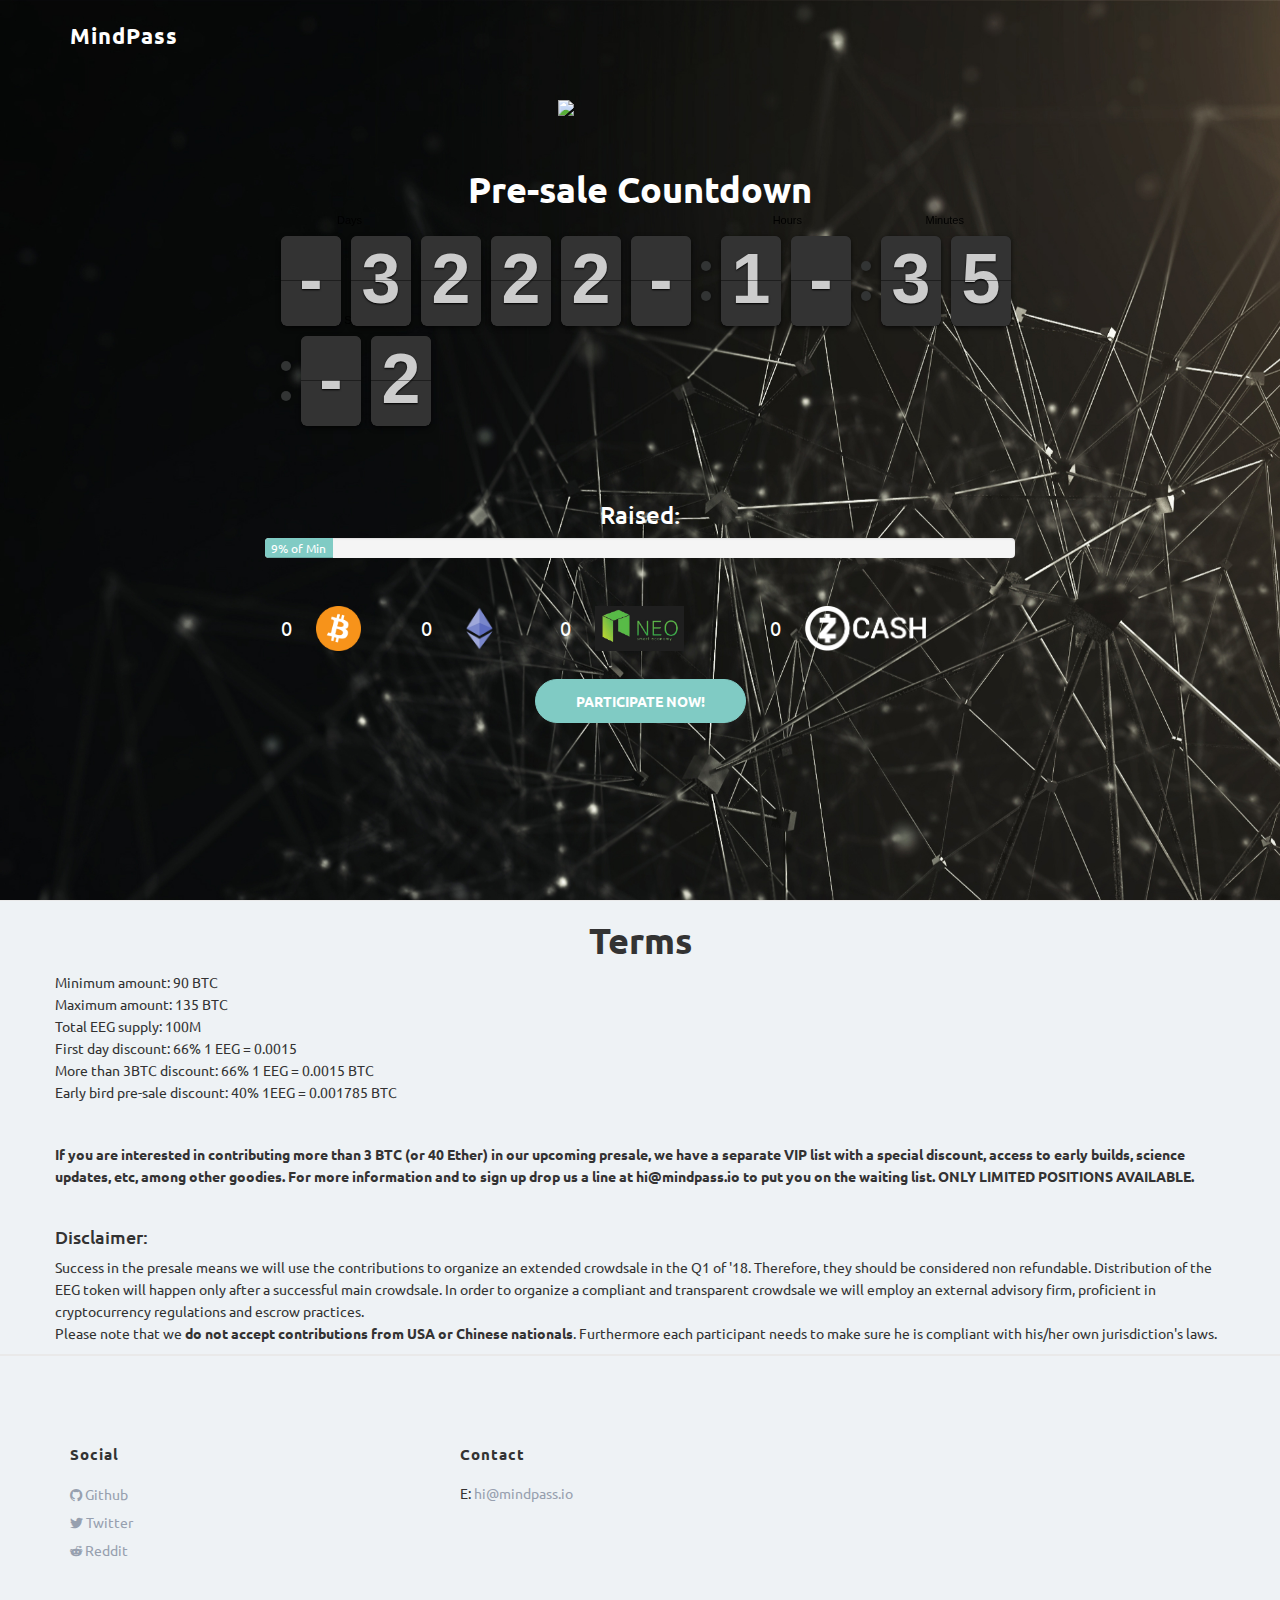
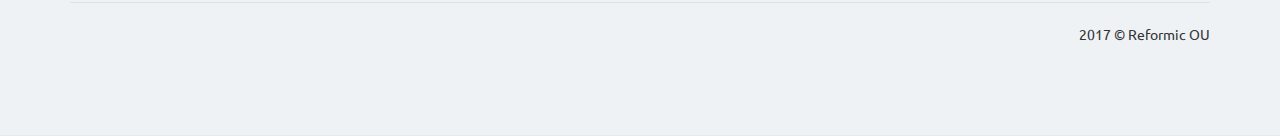
==== presale.html @ 6a4f0b72 "presale site alpha" ====
<!DOCTYPE html>
<html lang="en">
  <head>
    <meta charset="utf-8">
    <meta name="viewport" content="width=device-width, initial-scale=1.0">
    <meta name="description" content="">
    <meta name="author" content="MindPass">
    <link rel="shortcut icon" href="images/logo_small.png">

    <meta property="og:title"              content="MinsPass - You are your password" />
    <meta property="og:description"        content="Mindpass is an innovative authentication and identification system on the blockchain" />
    <meta property="og:image"  content="images/logo_small.png" />
    
    <link href="https://fonts.googleapis.com/css?family=Ubuntu" rel="stylesheet">

    <title>MindPass</title>

    <!-- Bootstrap core CSS -->
    <link href="css/bootstrap.min.css" rel="stylesheet">

    <link rel="stylesheet" type="text/css" href="css/ionicons.min.css">
    <link rel="stylesheet" href="css/academicons.min.css"/>
    <link rel="stylesheet" href="css/flipclock.css">
    <link href="css/presale_style.css" rel="stylesheet">
    
  </head>

<body>

  <div class="navbar navbar-custom navbar-abs" role="navigation">
      <div class="container">
        <!-- Navbar-header -->
        <div class="navbar-header">
          <button type="button" class="navbar-toggle" data-toggle="collapse" data-target=".navbar-collapse">
              <i class="ion-navicon"></i>
          </button>
          <!-- LOGO -->
          <a class="navbar-brand logo" href="https://www.mindpass.io">            
              <span>MindPass</span>
          </a>
        </div>
        <!-- end navbar-header -->
      </div>
      <!-- end container -->
    </div>
    <!-- End navbar -->


  <section class="fullpage" id="counter">
    <div style="padding-top:100px" class="container">
        <div class="row">
            <div class="col-xs-2 col-xs-offset-5">
          <img id="logoImg" src="images/logo_small.png" class="img-responsive text-center"/>
            </div>
        </div>
      <div class="row">
        <div class="col-sm-12 text-center">
          <h1>Pre-sale Countdown</h1>
          <div class="row">
            <div class="col-sm-8 col-sm-offset-2">
                <div class="clock"></div>
            </div>
        </div>
        <div class="custom-voffset-40"></div>
        <div class="row">
            <div class="col-sm-8 col-sm-offset-2">
              <h3>Raised:</h3>
              <div class="progress">
                  <div class="progress-bar progress-bar-success" role="progressbar" aria-valuenow="9"
                  aria-valuemin="0" aria-valuemax="100" style="width:9%">
                    9% of Min
                  </div>
                </div>
                  <div class="custom-voffset-40"></div>
                  <div class="table-responsive">
                      <table class="table crypto-table">
                        <tr>
                          <td><span class="crypto-amount" id="btcRaised">0</span></td>
                          <td><img class="img-responsive" src="images/bitcoin.png"></td>
                          <td><span class="crypto-amount" id="ethRaised">0</span></td>
                          <td><img class="img-responsive"  src="images/ethereum.png"></td>
                          <td><span class="crypto-amount" id="neoRaised">0</span></td>
                          <td><img class="img-responsive" src="images/neo.jpg"></td>
                          <td><span class="crypto-amount" id="zcashRaised">0</span></td>
                          <td><img class="img-responsive" src="images/zcash.png"></td>
        
                        </tr>
                        </table>              
                      </div>
                      <button data-toggle="modal" data-target="#notyet" class="btn btn-custom btn-rnd">Participate Now!</button>      
            </div>
        </div>        
      </div>
    </div>
    <!-- Modal -->
  </section>
  <div id="notyet" class="modal fade" role="dialog">
      <div class="modal-dialog">
    
        <!-- Modal content-->
        <div class="modal-content">
          <div class="modal-header">
            <button type="button" class="close" data-dismiss="modal">&times;</button>
            <h4 class="modal-title">Important information</h4>
          </div>
          <div class="modal-body">
            <p>Our pre-sale is not yet open! Once it is you will find here information on how to participate and the corresponding addresses. Thank you!</p>
          </div>
          <div class="modal-footer">
            <button type="button" class="btn btn-default" data-dismiss="modal">Close</button>
          </div>
        </div>
    
      </div>
    </div>
  
  <!-- <section class="bg-gray" id="howto">
    <div class="container">
      <div class="row text-center">
          <h1>How to participate</h1>

      </div>
    </div>
  </section> -->

  <section class="bg-gray" id="tos">
    <div class="container">
      <div class="row text-center">
          <h1>Terms</h1>
      </div>
    <div class="row">
          <p>
          Minimum amount: 90 BTC <br/>
          Maximum amount: 135 BTC <br/>
          Total EEG supply: 100M <br/>
          First day discount: 66% 1 EEG = 0.0015 <br/>
          More than 3BTC discount: 66% 1 EEG = 0.0015 BTC <br/>
          Early bird pre-sale discount: 40% 1EEG = 0.001785 BTC <br/>
        </p>
        <div class="custom-voffset-40"></div>
        <p>
          <strong>If you are interested in contributing more than 3 BTC (or 40 Ether) in our upcoming presale, we have a separate VIP list with a special discount, access to early builds, science updates, etc, among other goodies. For more information and to sign up drop us a line at hi@mindpass.io to put you on the waiting list. ONLY LIMITED POSITIONS AVAILABLE.</strong>
        </p>
        <div class="custom-voffset-40"></div>
        <h4>Disclaimer:</h4>        
        <p>
            Success in the presale means we will use the contributions to organize an extended crowdsale in the Q1 of '18. Therefore, they should be considered non refundable. Distribution of the EEG token will happen only after a successful main crowdsale. In order to organize a compliant and transparent crowdsale we will employ an external advisory firm, proficient in cryptocurrency regulations and escrow practices. <br />            
            Please note that we <strong>do not accept contributions from USA or Chinese nationals</strong>. Furthermore each participant needs to make sure he is compliant with his/her own jurisdiction's laws.            
        </p>
      </div>
    </div>
      </div>
    </div>
  </section>
  <!-- FOOTER -->
  <footer class="section bg-gray footer">
    <div class="container">
      <div class="row">

        <div class="col-sm-4">
          <h5>Social</h5>
          <ul class="list-unstyled">
            <li><a href="https://www.github.com/mindpass2050"><i class="ion-social-github"></i> Github</a></li>
            <li><a href="https://twitter.com/mindpass2050"><i class="ion-social-twitter"></i> Twitter</a></li>
            <li><a href="https://www.reddit.com/r/mindpass/"><i class="ion-social-reddit"></i> Reddit</a></li>
          </ul>
        </div>      

        <div class="col-sm-4">
          <h5>Contact</h5>
          <address>
            E: <a href="mailto:hi@mindpass.io">hi@mindpass.io</a>
          </address>
        </div>

      </div>

      <div class="row">
        <div class="col-sm-12">
          <div class="footer-alt">
            <p class="pull-right">2017 © Reformic OU</p>            
          </div>
        </div>
      </div>
    </div>
  </footer>

  <!-- arrow back to top -->
    <div class="hidden scroll-top-wrapper ">
    <span class="scroll-top-inner">
      <i class="ion-chevron-up"></i>
    </span>
    </div>

  <!-- END FOOTER -->

    <!-- js placed at the end of the document so the pages load faster -->
    <script src="js/jquery-2.2.4.min.js"></script>
    <script src="js/bootstrap.min.js"></script>
    <script src="js/flipclock.min.js"></script>

<script>

/*-------------------------------------------------*/
/* =  Full-window section
/*-------------------------------------------------*/

var windowHeight = $(window).height(),
topSection = $('.home-fullscreen');
topSection.css('height', windowHeight);

$(window).resize(function(){
var windowHeight = $(window).height();
topSection.css('height', windowHeight);
});

//scroller
function scrollToTop() {

  var verticalOffset = typeof(verticalOffset) != 'undefined' ? verticalOffset : 0;
  var element = $('body');
  var offset = element.offset();
  var offsetTop = offset.top;
  $('html, body').animate({scrollTop: offsetTop}, 500, 'linear');

}

$(document).on( 'scroll', function(){

  //arrow
  if ($(window).scrollTop() > 100) {
    $('.scroll-top-wrapper').addClass('show');
  } else {
    $('.scroll-top-wrapper').removeClass('show');
  }
});

$(document).ready(function() {

  $('.scroll-top-wrapper').on('click', scrollToTop);
  $('.scroll-top-wrapper').removeClass('hidden');

  var clock;
            // Grab the current date
          var currentDate = new Date();
  
          // Set some date in the future. In this case, it's always Jan 1
          var futureDate  = new Date(2017,8,30,17);
  
          // Calculate the difference in seconds between the future and current date
          var diff = futureDate.getTime() / 1000 - currentDate.getTime() / 1000;
  
          // Instantiate a coutdown FlipClock
          clock = $('.clock').FlipClock(diff, {
            clockFace: 'DailyCounter',
            countdown: true
          });

});

//end of scroller

</script>

<script>
    (function(i,s,o,g,r,a,m){i['GoogleAnalyticsObject']=r;i[r]=i[r]||function(){
    (i[r].q=i[r].q||[]).push(arguments)},i[r].l=1*new Date();a=s.createElement(o),
    m=s.getElementsByTagName(o)[0];a.async=1;a.src=g;m.parentNode.insertBefore(a,m)
    })(window,document,'script','https://www.google-analytics.com/analytics.js','ga');
  
    ga('create', 'UA-103145482-1', 'auto');
    ga('send', 'pageview');
  
  </script>

  </body>
</html>
---- css/academicons.min.css ----
.ai-ul,.fa-ul{list-style-type:none}.ai-li,.fa-li{top:.14285714em;text-align:center}.ai-fw,.ai-li,.fa-fw,.fa-li{text-align:center}.ai.fa-pull-left,.fa.fa-pull-left{margin-right:.3em}@font-face{font-family:Academicons;src:url(../fonts/academicons.eot?v=1.8.0);src:url(../fonts/academicons.eot?v=1.8.0) format('embedded-opentype'),url(../fonts/academicons.ttf?v=1.8.0) format('truetype'),url(../fonts/academicons.woff?v=1.8.0) format('woff'),url(../fonts/academicons.svg?v=1.8.0#academicons) format('svg');font-weight:400;font-style:normal}.ai{display:inline-block;font:normal normal normal 14px/1 Academicons;font-size:inherit;text-rendering:auto;-webkit-font-smoothing:antialiased;-moz-osx-font-smoothing:grayscale}.ai-lg,.fa-lg{line-height:.75em;vertical-align:-15%}.ai-academia:before{content:"\e800"}.ai-academia-square:before{content:"\e801"}.ai-acclaim:before{content:"\e802"}.ai-acclaim-square:before{content:"\e803"}.ai-acm:before{content:"\e804"}.ai-acm-square:before{content:"\e805"}.ai-ads:before{content:"\e806"}.ai-ads-square:before{content:"\e807"}.ai-arxiv:before{content:"\e808"}.ai-arxiv-square:before{content:"\e809"}.ai-biorxiv:before{content:"\e810"}.ai-biorxiv-square:before{content:"\e811"}.ai-ceur:before{content:"\e812"}.ai-ceur-box:before{content:"\e813"}.ai-courser:before{content:"\e814"}.ai-courser-square:before{content:"\e815"}.ai-dataverse:before{content:"\e816"}.ai-dataverse-box:before{content:"\e817"}.ai-dblp:before{content:"\e818"}.ai-dblp-square:before{content:"\e819"}.ai-depsy:before{content:"\e820"}.ai-depsy-square:before{content:"\e821"}.ai-doi:before{content:"\e822"}.ai-doi-square:before{content:"\e823"}.ai-dryad:before{content:"\e824"}.ai-dryad-square:before{content:"\e825"}.ai-figshare:before{content:"\e826"}.ai-figshare-square:before{content:"\e827"}.ai-google-scholar:before{content:"\e828"}.ai-google-scholar-square:before{content:"\e829"}.ai-ieee:before{content:"\e830"}.ai-ieee-square:before{content:"\e831"}.ai-impactstory:before{content:"\e832"}.ai-impactstory-square:before{content:"\e833"}.ai-inspire:before{content:"\e834"}.ai-inspire-square:before{content:"\e835"}.ai-mendeley:before{content:"\e836"}.ai-mendeley-square:before{content:"\e837"}.ai-open-access:before{content:"\e838"}.ai-open-access-square:before{content:"\e839"}.ai-orcid:before{content:"\e840"}.ai-orcid-square:before{content:"\e841"}.ai-osf:before{content:"\e842"}.ai-osf-square:before{content:"\e843"}.ai-overleaf:before{content:"\e844"}.ai-overleaf-square:before{content:"\e845"}.ai-philpapers:before{content:"\e846"}.ai-philpapers-square:before{content:"\e847"}.ai-piazza:before{content:"\e848"}.ai-piazza-square:before{content:"\e849"}.ai-publons:before{content:"\e850"}.ai-publons-square:before{content:"\e851"}.ai-pubmed:before{content:"\e852"}.ai-pubmed-square:before{content:"\e853"}.ai-researchgate:before{content:"\e854"}.ai-researchgate-square:before{content:"\e855"}.ai-scirate:before{content:"\e856"}.ai-scirate-square:before{content:"\e857"}.ai-springer:before{content:"\e858"}.ai-springer-square:before{content:"\e859"}.ai-zotero:before{content:"\e860"}.ai-zotero-square:before{content:"\e861"}.ai-lg{font-size:1.33333333em}.ai-2x{font-size:2em}.ai-3x{font-size:3em}.ai-4x{font-size:4em}.ai-5x{font-size:5em}.ai-fw{width:1.28571429em}.ai-ul{padding-left:0;margin-left:2.14285714em}.ai-ul>li{position:relative}.ai-li{position:absolute;left:-2.14285714em;width:2.14285714em}.ai-li.fa-lg{left:-1.85714286em}.ai-border{padding:.2em .25em .15em;border:.08em solid #eee;border-radius:.1em}.ai-pull-left{float:left}.ai-pull-right{float:right}.ai.fa-pull-right{margin-left:.3em}.fa-lg{font-size:1.33333333em}.fa-2x{font-size:2em}.fa-3x{font-size:3em}.fa-4x{font-size:4em}.fa-5x{font-size:5em}.fa-fw{width:1.28571429em}.fa-ul{padding-left:0;margin-left:2.14285714em}.fa-ul>li{position:relative}.fa-li{position:absolute;left:-2.14285714em;width:2.14285714em}.fa-li.fa-lg{left:-1.85714286em}.fa-border{padding:.2em .25em .15em;border:.08em solid #eee;border-radius:.1em}.fa-pull-left{float:left}.fa-pull-right{float:right}.fa.fa-pull-right{margin-left:.3em}
---- css/flipclock.css ----
/* Get the bourbon mixin from http://bourbon.io */
/* Reset */
.flip-clock-wrapper * {
    -webkit-box-sizing: border-box;
    -moz-box-sizing: border-box;
    -ms-box-sizing: border-box;
    -o-box-sizing: border-box;
    box-sizing: border-box;
    -webkit-backface-visibility: hidden;
    -moz-backface-visibility: hidden;
    -ms-backface-visibility: hidden;
    -o-backface-visibility: hidden;
    backface-visibility: hidden;
}

.flip-clock-wrapper a {
  cursor: pointer;
  text-decoration: none;
  color: #ccc; }

.flip-clock-wrapper a:hover {
  color: #fff; }

.flip-clock-wrapper ul {
  list-style: none; }

.flip-clock-wrapper.clearfix:before,
.flip-clock-wrapper.clearfix:after {
  content: " ";
  display: table; }

.flip-clock-wrapper.clearfix:after {
  clear: both; }

.flip-clock-wrapper.clearfix {
  *zoom: 1; }

/* Main */
.flip-clock-wrapper {
  font: normal 11px "Helvetica Neue", Helvetica, sans-serif;
  -webkit-user-select: none; }

.flip-clock-meridium {
  background: none !important;
  box-shadow: 0 0 0 !important;
  font-size: 36px !important; }

.flip-clock-meridium a { color: #313333; }

.flip-clock-wrapper {
  text-align: center;
  position: relative;
  width: 100%;
  margin: 1em;
}

.flip-clock-wrapper:before,
.flip-clock-wrapper:after {
    content: " "; /* 1 */
    display: table; /* 2 */
}
.flip-clock-wrapper:after {
    clear: both;
}

/* Skeleton */
.flip-clock-wrapper ul {
  position: relative;
  float: left;
  margin: 5px;
  width: 60px;
  height: 90px;
  font-size: 80px;
  font-weight: bold;
  line-height: 87px;
  border-radius: 6px;
  background: #000;
}

.flip-clock-wrapper ul li {
  z-index: 1;
  position: absolute;
  left: 0;
  top: 0;
  width: 100%;
  height: 100%;
  line-height: 87px;
  text-decoration: none !important;
}

.flip-clock-wrapper ul li:first-child {
  z-index: 2; }

.flip-clock-wrapper ul li a {
  display: block;
  height: 100%;
  -webkit-perspective: 200px;
  -moz-perspective: 200px;
  perspective: 200px;
  margin: 0 !important;
  overflow: visible !important;
  cursor: default !important; }

.flip-clock-wrapper ul li a div {
  z-index: 1;
  position: absolute;
  left: 0;
  width: 100%;
  height: 50%;
  font-size: 80px;
  overflow: hidden; 
  outline: 1px solid transparent; }

.flip-clock-wrapper ul li a div .shadow {
  position: absolute;
  width: 100%;
  height: 100%;
  z-index: 2; }

.flip-clock-wrapper ul li a div.up {
  -webkit-transform-origin: 50% 100%;
  -moz-transform-origin: 50% 100%;
  -ms-transform-origin: 50% 100%;
  -o-transform-origin: 50% 100%;
  transform-origin: 50% 100%;
  top: 0; }

.flip-clock-wrapper ul li a div.up:after {
  content: "";
  position: absolute;
  top: 44px;
  left: 0;
  z-index: 5;
  width: 100%;
  height: 3px;
  background-color: #000;
  background-color: rgba(0, 0, 0, 0.4); }

.flip-clock-wrapper ul li a div.down {
  -webkit-transform-origin: 50% 0;
  -moz-transform-origin: 50% 0;
  -ms-transform-origin: 50% 0;
  -o-transform-origin: 50% 0;
  transform-origin: 50% 0;
  bottom: 0;
  border-bottom-left-radius: 6px;
  border-bottom-right-radius: 6px;
}

.flip-clock-wrapper ul li a div div.inn {
  position: absolute;
  left: 0;
  z-index: 1;
  width: 100%;
  height: 200%;
  color: #ccc;
  text-shadow: 0 1px 2px #000;
  text-align: center;
  background-color: #333;
  border-radius: 6px;
  font-size: 70px; }

.flip-clock-wrapper ul li a div.up div.inn {
  top: 0; }

.flip-clock-wrapper ul li a div.down div.inn {
  bottom: 0; }

/* PLAY */
.flip-clock-wrapper ul.play li.flip-clock-before {
  z-index: 3; }

.flip-clock-wrapper .flip {   box-shadow: 0 2px 5px rgba(0, 0, 0, 0.7); }

.flip-clock-wrapper ul.play li.flip-clock-active {
  -webkit-animation: asd 0.5s 0.5s linear both;
  -moz-animation: asd 0.5s 0.5s linear both;
  animation: asd 0.5s 0.5s linear both;
  z-index: 5; }

.flip-clock-divider {
  float: left;
  display: inline-block;
  position: relative;
  width: 20px;
  height: 100px; }

.flip-clock-divider:first-child {
  width: 0; }

.flip-clock-dot {
  display: block;
  background: #323434;
  width: 10px;
  height: 10px;
  position: absolute;
  border-radius: 50%;
  box-shadow: 0 0 5px rgba(0, 0, 0, 0.5);
  left: 5px; }

.flip-clock-divider .flip-clock-label {
  position: absolute;
  top: -1.5em;
  right: -86px;
  color: black;
  text-shadow: none; }

.flip-clock-divider.minutes .flip-clock-label {
  right: -88px; }

.flip-clock-divider.seconds .flip-clock-label {
  right: -91px; }

.flip-clock-dot.top {
  top: 30px; }

.flip-clock-dot.bottom {
  bottom: 30px; }

@-webkit-keyframes asd {
  0% {
    z-index: 2; }

  20% {
    z-index: 4; }

  100% {
    z-index: 4; } }

@-moz-keyframes asd {
  0% {
    z-index: 2; }

  20% {
    z-index: 4; }

  100% {
    z-index: 4; } }

@-o-keyframes asd {
  0% {
    z-index: 2; }

  20% {
    z-index: 4; }

  100% {
    z-index: 4; } }

@keyframes asd {
  0% {
    z-index: 2; }

  20% {
    z-index: 4; }

  100% {
    z-index: 4; } }

.flip-clock-wrapper ul.play li.flip-clock-active .down {
  z-index: 2;
  -webkit-animation: turn 0.5s 0.5s linear both;
  -moz-animation: turn 0.5s 0.5s linear both;
  animation: turn 0.5s 0.5s linear both; }

@-webkit-keyframes turn {
  0% {
    -webkit-transform: rotateX(90deg); }

  100% {
    -webkit-transform: rotateX(0deg); } }

@-moz-keyframes turn {
  0% {
    -moz-transform: rotateX(90deg); }

  100% {
    -moz-transform: rotateX(0deg); } }

@-o-keyframes turn {
  0% {
    -o-transform: rotateX(90deg); }

  100% {
    -o-transform: rotateX(0deg); } }

@keyframes turn {
  0% {
    transform: rotateX(90deg); }

  100% {
    transform: rotateX(0deg); } }

.flip-clock-wrapper ul.play li.flip-clock-before .up {
  z-index: 2;
  -webkit-animation: turn2 0.5s linear both;
  -moz-animation: turn2 0.5s linear both;
  animation: turn2 0.5s linear both; }

@-webkit-keyframes turn2 {
  0% {
    -webkit-transform: rotateX(0deg); }

  100% {
    -webkit-transform: rotateX(-90deg); } }

@-moz-keyframes turn2 {
  0% {
    -moz-transform: rotateX(0deg); }

  100% {
    -moz-transform: rotateX(-90deg); } }

@-o-keyframes turn2 {
  0% {
    -o-transform: rotateX(0deg); }

  100% {
    -o-transform: rotateX(-90deg); } }

@keyframes turn2 {
  0% {
    transform: rotateX(0deg); }

  100% {
    transform: rotateX(-90deg); } }

.flip-clock-wrapper ul li.flip-clock-active {
  z-index: 3; }

/* SHADOW */
.flip-clock-wrapper ul.play li.flip-clock-before .up .shadow {
  background: -moz-linear-gradient(top, rgba(0, 0, 0, 0.1) 0%, black 100%);
  background: -webkit-gradient(linear, left top, left bottom, color-stop(0%, rgba(0, 0, 0, 0.1)), color-stop(100%, black));
  background: linear, top, rgba(0, 0, 0, 0.1) 0%, black 100%;
  background: -o-linear-gradient(top, rgba(0, 0, 0, 0.1) 0%, black 100%);
  background: -ms-linear-gradient(top, rgba(0, 0, 0, 0.1) 0%, black 100%);
  background: linear, to bottom, rgba(0, 0, 0, 0.1) 0%, black 100%;
  -webkit-animation: show 0.5s linear both;
  -moz-animation: show 0.5s linear both;
  animation: show 0.5s linear both; }

.flip-clock-wrapper ul.play li.flip-clock-active .up .shadow {
  background: -moz-linear-gradient(top, rgba(0, 0, 0, 0.1) 0%, black 100%);
  background: -webkit-gradient(linear, left top, left bottom, color-stop(0%, rgba(0, 0, 0, 0.1)), color-stop(100%, black));
  background: linear, top, rgba(0, 0, 0, 0.1) 0%, black 100%;
  background: -o-linear-gradient(top, rgba(0, 0, 0, 0.1) 0%, black 100%);
  background: -ms-linear-gradient(top, rgba(0, 0, 0, 0.1) 0%, black 100%);
  background: linear, to bottom, rgba(0, 0, 0, 0.1) 0%, black 100%;
  -webkit-animation: hide 0.5s 0.3s linear both;
  -moz-animation: hide 0.5s 0.3s linear both;
  animation: hide 0.5s 0.3s linear both; }

/*DOWN*/
.flip-clock-wrapper ul.play li.flip-clock-before .down .shadow {
  background: -moz-linear-gradient(top, black 0%, rgba(0, 0, 0, 0.1) 100%);
  background: -webkit-gradient(linear, left top, left bottom, color-stop(0%, black), color-stop(100%, rgba(0, 0, 0, 0.1)));
  background: linear, top, black 0%, rgba(0, 0, 0, 0.1) 100%;
  background: -o-linear-gradient(top, black 0%, rgba(0, 0, 0, 0.1) 100%);
  background: -ms-linear-gradient(top, black 0%, rgba(0, 0, 0, 0.1) 100%);
  background: linear, to bottom, black 0%, rgba(0, 0, 0, 0.1) 100%;
  -webkit-animation: show 0.5s linear both;
  -moz-animation: show 0.5s linear both;
  animation: show 0.5s linear both; }

.flip-clock-wrapper ul.play li.flip-clock-active .down .shadow {
  background: -moz-linear-gradient(top, black 0%, rgba(0, 0, 0, 0.1) 100%);
  background: -webkit-gradient(linear, left top, left bottom, color-stop(0%, black), color-stop(100%, rgba(0, 0, 0, 0.1)));
  background: linear, top, black 0%, rgba(0, 0, 0, 0.1) 100%;
  background: -o-linear-gradient(top, black 0%, rgba(0, 0, 0, 0.1) 100%);
  background: -ms-linear-gradient(top, black 0%, rgba(0, 0, 0, 0.1) 100%);
  background: linear, to bottom, black 0%, rgba(0, 0, 0, 0.1) 100%;
  -webkit-animation: hide 0.5s 0.3s linear both;
  -moz-animation: hide 0.5s 0.3s linear both;
  animation: hide 0.5s 0.2s linear both; }

@-webkit-keyframes show {
  0% {
    opacity: 0; }

  100% {
    opacity: 1; } }

@-moz-keyframes show {
  0% {
    opacity: 0; }

  100% {
    opacity: 1; } }

@-o-keyframes show {
  0% {
    opacity: 0; }

  100% {
    opacity: 1; } }

@keyframes show {
  0% {
    opacity: 0; }

  100% {
    opacity: 1; } }

@-webkit-keyframes hide {
  0% {
    opacity: 1; }

  100% {
    opacity: 0; } }

@-moz-keyframes hide {
  0% {
    opacity: 1; }

  100% {
    opacity: 0; } }

@-o-keyframes hide {
  0% {
    opacity: 1; }

  100% {
    opacity: 0; } }

@keyframes hide {
  0% {
    opacity: 1; }

  100% {
    opacity: 0; } }
---- css/presale_style.css ----
body {
  font-family: 'Ubuntu', sans-serif;
  font-weight: 400;
  background: #fff;
  font-size: 14px;
  line-height: 22px;
  overflow-x:hidden;
}

::selection{
  background: rgba(151, 160, 175, 0.5);
  color: #ffffff;
}
::-moz-selection {
  background: rgba(151, 160, 175, 0.5);
  color: #ffffff;
}
a:hover,a:focus,.a:active {
  text-decoration: none;
  outline: none !important;
}
h1,.h1 {
  font-weight: 700;
}

.section {
  padding-top: 80px;
  padding-bottom: 80px;
}
.bg-gray {
  background-color: #eef2f5;
  border-bottom: 1px solid #e9e9e9;
  border-top: 1px solid #e9e9e9;
}

.fullpage {
  height: 100vh;
  background: url("../images/chain.jpg");
  background-size: cover;
  position: relative;
  background-position: fixed;
  color: #ffffff !important;
  top: 0px;
}

.navbar-abs {
  position: absolute;
  left: 0;
  top: 0;
  right: 0;
  z-index: 999;
}

.navbar-custom {
  padding: 10px 0px;
  margin-bottom: 0px;
  background-color: transparent;
}

.logo {
  font-weight: 700;
  font-size: 22px;
  color: #ffffff !important;
  letter-spacing: 1px;
}

.bg-one {
  height: 100vh;
  background: url("../images/chain.jpg");
  background-size: cover;
  position: relative;
}

#logoImg {
  min-width: 50px;
  min-height: 50px;
  max-height: 10vw; 
}

/*======= Footer =======*/
.footer h5{
  color: #333;
  font-size: 15px;
  margin-bottom: 20px;
  font-weight: 700;
  letter-spacing: 1px;
}
.footer a{
  color: #97a0af;
}
.footer a:hover {
  color: #fa4a86;
}
.footer ul li {
  margin: 5px 0px;
}
.footer-alt {
  border-top: 1px solid rgba(151, 160, 175, 0.2);
  margin-top: 30px;
  padding-top: 20px;
}
.footer-alt .logo {
  color: #97a0af !important;
  margin-bottom: 0px;
}
.footer-alt .logo i {
  margin-right: 5px;
}

/* ======= scroll top ====== */

.scroll-top-wrapper {
  position: fixed;
  opacity: 0;
  visibility: hidden;
  overflow: hidden;
  text-align: center;
  z-index: 99999999;
  background-color: #777777;
  color: #eeeeee;
  width: 50px;
  height: 48px;
  line-height: 48px;
  right: 30px;
  bottom: 30px;
  padding-top: 2px;
  border-top-left-radius: 10px;
  border-top-right-radius: 10px;
  border-bottom-right-radius: 10px;
  border-bottom-left-radius: 10px;
  -webkit-transition: all 0.5s ease-in-out;
  -moz-transition: all 0.5s ease-in-out;
  -ms-transition: all 0.5s ease-in-out;
  -o-transition: all 0.5s ease-in-out;
  transition: all 0.5s ease-in-out;
}
.scroll-top-wrapper:hover {
  background-color: #888888;
}
.scroll-top-wrapper.show {
  visibility:visible;
  cursor:pointer;
  opacity: 1.0;
}
.scroll-top-wrapper i {
  line-height: inherit;
}

/*======= Buttons ======= */
.btn {
  text-transform: uppercase;
  font-weight: 700;
}
.btn.btn-rnd {
  padding: 11px 40px;
  border-radius: 30px;
}

.btn-custom {
  background:#80cbc4 !important;
  color: #fff !important;
  border: 1px solid #80cbc4;
}

/* ====== custom ======= */

.custom-voffset-40 { margin-top:40px; }
.custom-voffset-30 { margin-top:30px; }
.custom-voffset-20 { margin-top:20px; }
.custom-voffset-10 { margin-top:10px; }

.table td {
  border: none !important;
}

span.crypto-amount {
  font-size: 20px
}

.crypto-table td {
  vertical-align: middle !important
}

.crypto-table img {
  max-height: 5vh
}

.progress-bar-success {
  background-color: #80cbc4
}
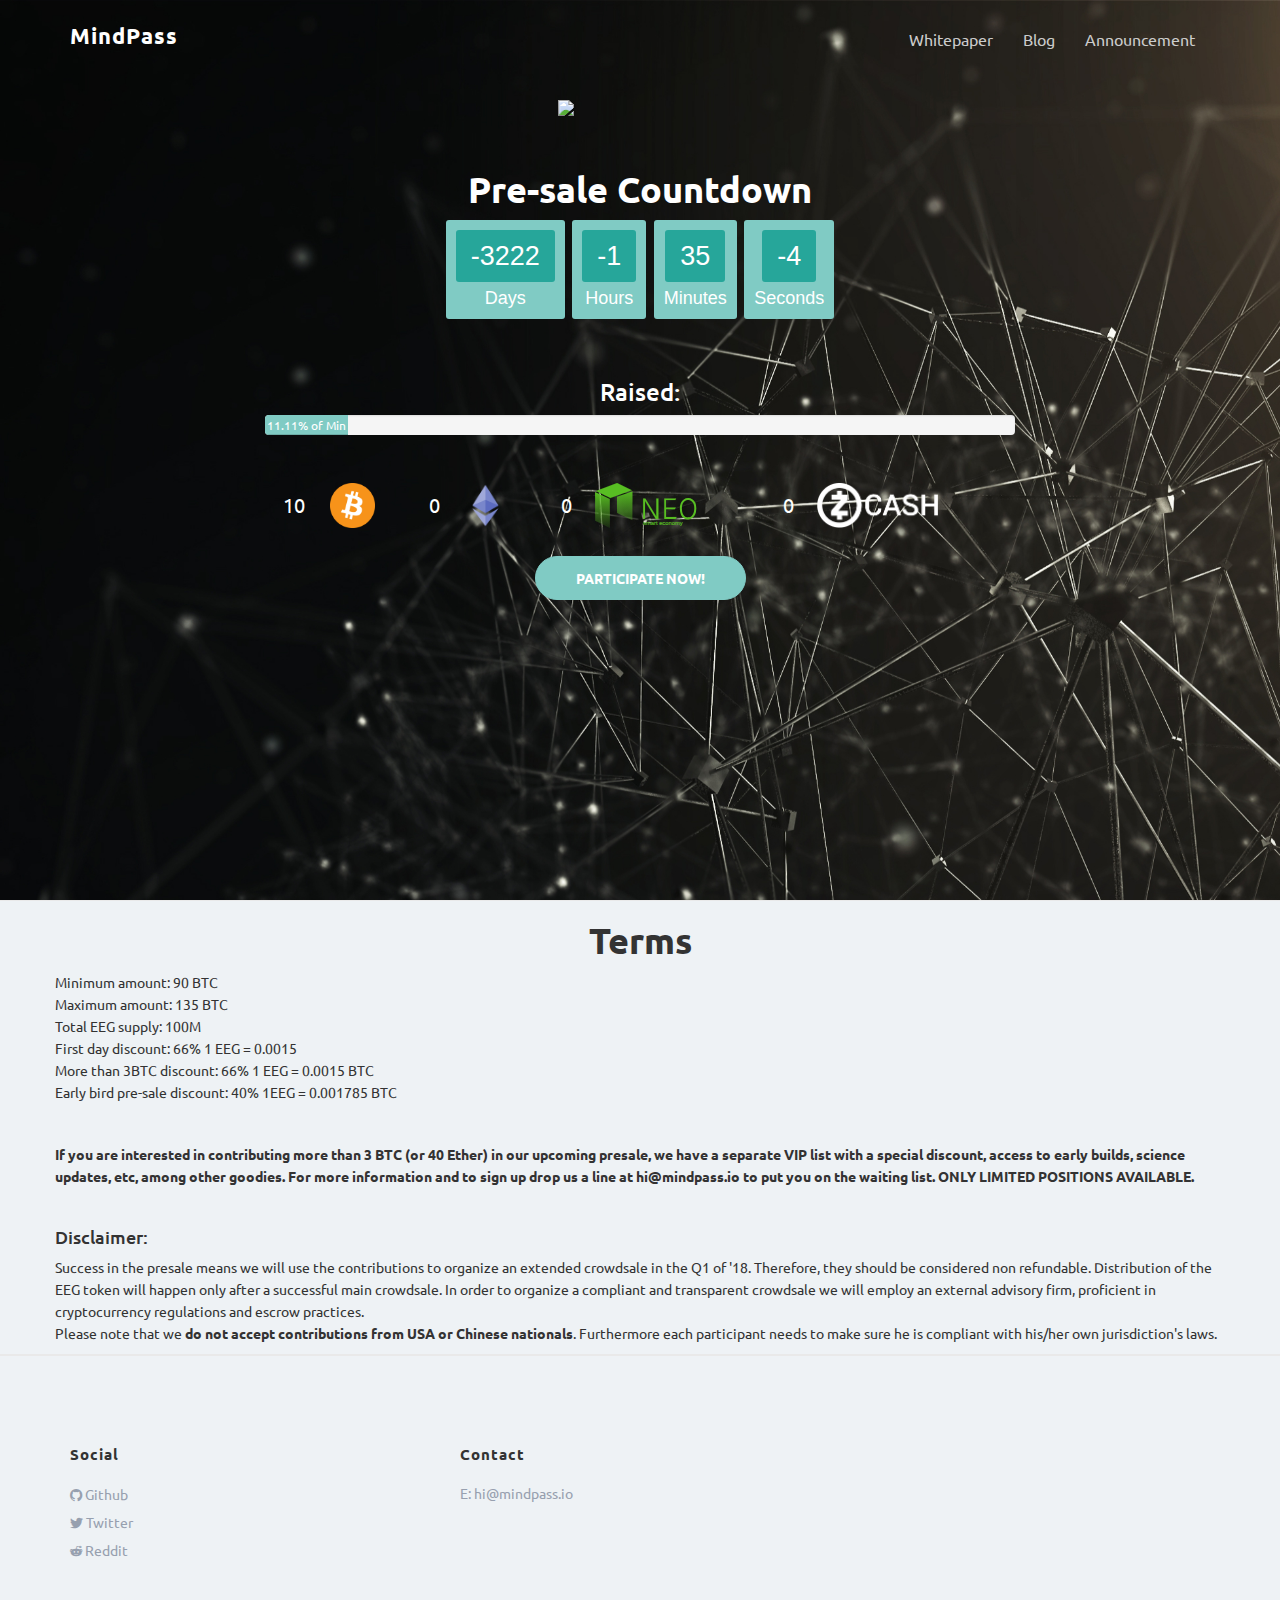
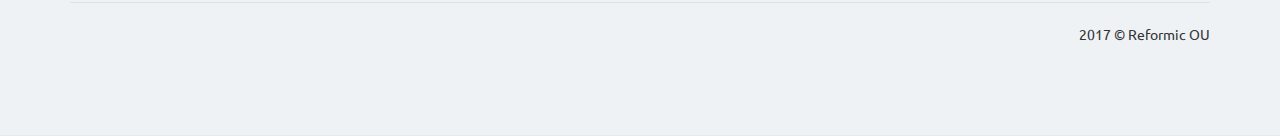
==== commit 27335366: "timer updated" ====
--- a/presale.html
+++ b/presale.html
@@ -21,29 +21,46 @@
     <link rel="stylesheet" type="text/css" href="css/ionicons.min.css">
     <link rel="stylesheet" href="css/academicons.min.css"/>
     <link rel="stylesheet" href="css/flipclock.css">
-    <link href="css/presale_style.css" rel="stylesheet">
+    <link href="css/style.css" rel="stylesheet">
     
   </head>
 
 <body>
 
   <div class="navbar navbar-custom navbar-abs" role="navigation">
-      <div class="container">
-        <!-- Navbar-header -->
-        <div class="navbar-header">
-          <button type="button" class="navbar-toggle" data-toggle="collapse" data-target=".navbar-collapse">
-              <i class="ion-navicon"></i>
-          </button>
-          <!-- LOGO -->
-          <a class="navbar-brand logo" href="https://www.mindpass.io">            
-              <span>MindPass</span>
-          </a>
-        </div>
-        <!-- end navbar-header -->
-      </div>
-      <!-- end container -->
-    </div>
-    <!-- End navbar -->
+    <div class="container">
+      <!-- Navbar-header -->
+      <div class="navbar-header">
+        <button type="button" class="navbar-toggle" data-toggle="collapse" data-target=".navbar-collapse">
+            <i class="ion-navicon"></i>
+        </button>
+        <!-- LOGO -->
+        <a class="navbar-brand logo" href="index.html">            
+            <span>MindPass</span>
+        </a>
+      </div>
+      <!-- end navbar-header -->
+
+      <!-- menu -->
+      <div class="navbar-collapse collapse">
+        <ul class="nav navbar-nav navbar-right">
+          <li>
+            <a href="https://github.com/mindpass2050/whitepaper/blob/master/whitepaper.pdf">Whitepaper</a>
+          </li>
+          <li>
+            <a href="https://medium.com/@mindpass2050">Blog</a>
+          </li>
+           <li>
+            <a href="https://bitcointalk.org/index.php?topic=2056865">Announcement</a>
+          </li>
+        </ul>
+      </div>
+      <!--/Menu -->
+    </div>
+    <!-- end container -->
+  </div>
+  <!-- End navbar -->
+
 
 
   <section class="fullpage" id="counter">
@@ -57,8 +74,25 @@
         <div class="col-sm-12 text-center">
           <h1>Pre-sale Countdown</h1>
           <div class="row">
-            <div class="col-sm-8 col-sm-offset-2">
-                <div class="clock"></div>
+            <div class="col-xs-12 col-sm-8 col-sm-offset-2">
+              <div class="hidden" id="clockdiv">
+                <div>
+                  <span class="days"></span>
+                  <div class="smalltext">Days</div>
+                </div>
+                <div>
+                  <span class="hours"></span>
+                  <div class="smalltext">Hours</div>
+                </div>
+                <div>
+                  <span class="minutes"></span>
+                  <div class="smalltext">Minutes</div>
+                </div>
+                <div>
+                  <span class="seconds"></span>
+                  <div class="smalltext">Seconds</div>
+                </div>
+              </div>              
             </div>
         </div>
         <div class="custom-voffset-40"></div>
@@ -66,21 +100,21 @@
             <div class="col-sm-8 col-sm-offset-2">
               <h3>Raised:</h3>
               <div class="progress">
-                  <div class="progress-bar progress-bar-success" role="progressbar" aria-valuenow="9"
-                  aria-valuemin="0" aria-valuemax="100" style="width:9%">
-                    9% of Min
+                  <div class="progress-bar progress-bar-success" role="progressbar" aria-valuenow="11.11"
+                  aria-valuemin="0" aria-valuemax="100" style="width:11.11%">
+                    11.11% of Min
                   </div>
                 </div>
                   <div class="custom-voffset-40"></div>
                   <div class="table-responsive">
                       <table class="table crypto-table">
                         <tr>
-                          <td><span class="crypto-amount" id="btcRaised">0</span></td>
+                          <td><span class="crypto-amount" id="btcRaised">10</span></td>
                           <td><img class="img-responsive" src="images/bitcoin.png"></td>
                           <td><span class="crypto-amount" id="ethRaised">0</span></td>
                           <td><img class="img-responsive"  src="images/ethereum.png"></td>
                           <td><span class="crypto-amount" id="neoRaised">0</span></td>
-                          <td><img class="img-responsive" src="images/neo.jpg"></td>
+                          <td><img class="img-responsive" src="images/neo.svg"></td>
                           <td><span class="crypto-amount" id="zcashRaised">0</span></td>
                           <td><img class="img-responsive" src="images/zcash.png"></td>
         
@@ -195,9 +229,8 @@
   <!-- END FOOTER -->
 
     <!-- js placed at the end of the document so the pages load faster -->
-    <script src="js/jquery-2.2.4.min.js"></script>
+    <script src="js/jquery.min.js"></script>
     <script src="js/bootstrap.min.js"></script>
-    <script src="js/flipclock.min.js"></script>
 
 <script>
 
@@ -240,25 +273,52 @@
   $('.scroll-top-wrapper').on('click', scrollToTop);
   $('.scroll-top-wrapper').removeClass('hidden');
 
-  var clock;
-            // Grab the current date
-          var currentDate = new Date();
+  var deadline = new Date(2017,08,30,17);
   
-          // Set some date in the future. In this case, it's always Jan 1
-          var futureDate  = new Date(2017,8,30,17);
-  
-          // Calculate the difference in seconds between the future and current date
-          var diff = futureDate.getTime() / 1000 - currentDate.getTime() / 1000;
-  
-          // Instantiate a coutdown FlipClock
-          clock = $('.clock').FlipClock(diff, {
-            clockFace: 'DailyCounter',
-            countdown: true
-          });
+  function getTimeRemaining(endtime) {
+  var t = Date.parse(endtime) - Date.parse(new Date());
+  var seconds = Math.floor((t / 1000) % 60);
+  var minutes = Math.floor((t / 1000 / 60) % 60);
+  var hours = Math.floor((t / (1000 * 60 * 60)) % 24);
+  var days = Math.floor(t / (1000 * 60 * 60 * 24));
+  return {
+    'total': t,
+    'days': days,
+    'hours': hours,
+    'minutes': minutes,
+    'seconds': seconds
+  };
+}
+
+function initializeClock(id, endtime) {
+  var clock = document.getElementById(id);
+  var daysSpan = clock.querySelector('.days');
+  var hoursSpan = clock.querySelector('.hours');
+  var minutesSpan = clock.querySelector('.minutes');
+  var secondsSpan = clock.querySelector('.seconds');
+
+  function updateClock() {
+    var t = getTimeRemaining(endtime);
+
+    daysSpan.innerHTML = t.days;
+    hoursSpan.innerHTML = ('0' + t.hours).slice(-2);
+    minutesSpan.innerHTML = ('0' + t.minutes).slice(-2);
+    secondsSpan.innerHTML = ('0' + t.seconds).slice(-2);
+
+    if (t.total <= 0) {
+      clearInterval(timeinterval);
+    }
+  }
+
+  updateClock();
+  var timeinterval = setInterval(updateClock, 1000);
+}
+
+$('#clockdiv').removeClass('hidden');
+initializeClock('clockdiv', deadline);
 
 });
 
-//end of scroller
 
 </script>
 
--- a/css/style.css
+++ b/css/style.css
@@ -0,0 +1,622 @@
+
+/*======= Reset ======== */
+body {
+  font-family: 'Ubuntu', sans-serif;
+  font-weight: 400;
+  background: #fff;
+  font-size: 14px;
+  line-height: 22px;
+  overflow-x:hidden;
+}
+::selection{
+  background: rgba(151, 160, 175, 0.5);
+  color: #ffffff;
+}
+::-moz-selection {
+  background: rgba(151, 160, 175, 0.5);
+  color: #ffffff;
+}
+a:hover,a:focus,.a:active {
+  text-decoration: none;
+  outline: none !important;
+}
+h1,.h1 {
+  font-weight: 700;
+}
+blockquote {
+  margin: 0 0 10px;
+  font-size: 18px;
+  border-left: none;
+  line-height: 32px;
+  font-style: italic;
+}
+address {
+  color: #97a0af;
+}
+textarea {
+  resize:none;
+}
+.section {
+  padding-top: 80px;
+  padding-bottom: 80px;
+}
+.bg-gray {
+  background-color: #eef2f5;
+  border-bottom: 1px solid #e9e9e9;
+  border-top: 1px solid #e9e9e9;
+}
+.bg-dark {
+  background: -webkit-linear-gradient(#444F5C, #334159);
+  background: -moz-linear-gradient(#444F5C, #334159);
+  background: -ms-linear-gradient(#444F5C, #334159);
+  background: -o-linear-gradient(#444F5C, #334159);
+  background: linear-gradient(#444F5C, #334159);
+}
+.page-sub-title {
+  margin: 10px 0px !important;
+}
+.padding-t-0 {
+  padding-top: 0px;
+}
+.hr {
+  display: inline-block;
+  border: 0;
+  width: 35px;
+  margin: 12px 0px 25px;
+  padding: 0;
+  height: 0;
+  border-top: 2px solid #fa4a86;
+}
+.title {
+  font-weight: 300;
+  line-height: 50px;
+  margin-top: 0px;
+}
+.sub-title {
+  color: #97a0af;
+  font-size: 16px;
+  margin-bottom: 50px;
+}
+.bg-overlay {
+  background-color: rgba(0,0,0,0.5);
+  height: 100%;
+  width: 100%;
+  background-position: fixed;
+  position: absolute;
+  top: 0px;
+}
+.bg-one {
+  height: 100vh;
+  background: url("../images/chain.jpg");
+  background-size: cover;
+  position: relative;
+}
+.bg-two {
+  background-size: cover;
+  position: relative;
+  background-position: 50% 60%
+}
+
+.status {
+  width: 40px;
+  height: 40px;
+  position: absolute;
+  left: 50%;
+  top: 50%;
+  background-image: url("../images/preloader.gif");
+  background-repeat: no-repeat;
+  background-position: center;
+  -webkit-background-size: cover;
+  background-size: cover;
+  margin: -20px 0 0 -20px;
+}
+
+
+/*===== Navbar Custom ======*/
+.navbar-custom {
+  padding: 10px 0px;
+  margin-bottom: 0px;
+  background-color: transparent;
+}
+.navbar-custom .navbar-nav li a{
+  color: #ccc;
+  font-size: 16px;
+}
+.navbar-custom .nav>li>a:focus,.navbar-custom .nav>li>a:hover {
+  background-color: transparent;
+  color: #ffffff;
+}
+.logo {
+  font-weight: 700;
+  font-size: 22px;
+  color: #ffffff !important;
+  letter-spacing: 1px;
+}
+.navbar-toggle {
+  font-size: 30px;
+  color: #ffffff;
+}
+.navbar-custom .btn-custom {
+  margin-top: 8px;
+  margin-left: 20px;
+}
+.nav .open>a, .nav .open>a:focus, .nav .open>a:hover {
+  background-color: transparent;
+  border-color: #337ab7;
+}
+
+/*======= Dropdown ======= */
+.dropdown-menu {
+  box-shadow: none;
+  padding: 4px 0;
+  border-radius: 4px !important;
+  -webkit-animation: dropdownOpen 0.3s ease-out;
+  -o-animation: dropdownOpen 0.3s ease-out;
+  animation: dropdownOpen 0.3s ease-out;
+  border: 0;
+  box-shadow: 0 2px 5px 0 rgba(0,0,0,.26);
+}
+.dropdown-menu > li > a {
+  padding: 6px 20px;
+  font-size: 15px !important;
+  color: #ffffff;
+}
+@-webkit-keyframes dropdownOpen {
+  0% {
+    -webkit-transform: scale(0);
+    -ms-transform: scale(0);
+    -o-transform: scale(0);
+    transform: scale(0);
+    opacity: 0;
+  }
+  100% {
+    -webkit-transform: scale(1);
+    -ms-transform: scale(1);
+    -o-transform: scale(1);
+    transform: scale(1);
+    opacity: 1;
+  }
+}
+@keyframes dropdownOpen {
+  0% {
+    -webkit-transform: scale(0);
+    -ms-transform: scale(0);
+    -o-transform: scale(0);
+    transform: scale(0);
+    opacity: 0;
+  }
+  100% {
+    -webkit-transform: scale(1);
+    -ms-transform: scale(1);
+    -o-transform: scale(1);
+    transform: scale(1);
+    opacity: 1;
+  }
+}
+
+
+/*======= Buttons ======= */
+.btn {
+  text-transform: uppercase;
+  font-weight: 700;
+}
+.btn.btn-rnd {
+  padding: 11px 40px;
+  border-radius: 30px;
+}
+
+.btn-custom {
+  background:#80cbc4 !important;
+  color: #fff !important;
+  border: 1px solid #80cbc4;
+}
+
+
+/*======= Home =======*/
+.navbar-abs {
+  position: absolute;
+  left: 0;
+  top: 0;
+  right: 0;
+  z-index: 999;
+}
+.home-fullscreen {
+  height: 100%;
+  min-height: 400px;
+}
+.home-wrapper {
+  color: #ffffff;
+  /* padding: 208px 0px 170px 0px; */
+}
+.home-wrapper-alt{
+  display: table-cell;
+  vertical-align: middle;
+}
+.home-wrapper h4 {
+  line-height: 24px;
+  margin-top: 30px;
+  color: #eee;
+  margin-bottom: 50px;
+  font-size: 16px;
+}
+.video-btn {
+  color: #ffffff !important;
+  letter-spacing: 1px;
+  padding-top: 20px;
+  outline: none !important;
+}
+.video-btn i {
+  margin-right: 7px;
+}
+.full-screen {
+  display: table;
+  height: 100%;
+  width: 100%;
+}
+
+
+.fullpage {
+  height: 100vh;
+  background: url("../images/chain.jpg");
+  background-size: cover;
+  position: relative;
+  background-position: fixed;
+  color: #ffffff !important;
+  top: 0px;
+}
+
+/*======= Brand =======*/
+.clients {
+  padding-top: 60px;
+  padding-bottom: 60px;
+}
+.clients img:hover {
+  opacity: 0.8;
+  transition: 0.5s;
+}
+.brand-item {
+  display: inline-block;
+  margin-left:50px;
+  margin-bottom: 10px;
+}
+.brand-item:first-child {
+  margin-left:0;
+}
+.brand-list {
+  margin:0;
+  padding:0;
+}
+.brand-list li {
+  display: inline-block;
+  text-align: left;
+  padding-left:50px;
+}
+.brand-list li:first-child {
+  padding-left:0;
+}
+
+#logoImg {
+  min-width: 50px;
+  min-height: 50px;
+  max-height: 10vw;
+  
+  
+}
+
+
+
+/*======= Services =======*/
+.service-item {
+  margin-bottom: 30px;
+}
+.service-item i {
+  float: left;
+  font-size: 28px;
+  line-height: 36px;
+  width: 30px;
+}
+.service-item .service-detail {
+  margin-left: 50px;
+}
+.service-item .service-detail p {
+  color: #9aa7af;
+}
+
+
+/*======= Features =======*/
+.feature-detail {
+  padding: 90px 0px 50px 30px;
+}
+.features-txt {
+  color: #97a0af;
+  font-size: 16px;
+  line-height: 30px;
+  margin-top: 30px;
+}
+
+
+/*======= Screenshot =======*/
+.thumb {
+  background-color: #eef2f5;
+  border-radius: 3px;
+  box-shadow: 0 1px 1px 0 rgba(0, 0, 0, 0.1);
+  float: left;
+  width: 100%;
+  padding-top: 10px;
+  padding-right: 10px;
+  padding-bottom: 10px;
+  padding-left: 10px;
+  margin-top: 30px;
+}
+.thumb-img {
+  width: 100%;
+  overflow: hidden;
+  border-radius: 2px;
+}
+
+
+
+/*======= Testimonials =======*/
+.clientblock {
+  margin-top: 30px;
+}
+
+
+/*======= Footer CTA =======*/
+.footer-cta {
+  color: #ffffff;
+}
+.footer-cta .btn {
+  margin-top: 30px;
+}
+
+
+/*======= Footer =======*/
+.footer h5{
+  color: #333;
+  font-size: 15px;
+  margin-bottom: 20px;
+  font-weight: 700;
+  letter-spacing: 1px;
+}
+.footer a{
+  color: #97a0af;
+}
+.footer a:hover {
+  color: #fa4a86;
+}
+.footer ul li {
+  margin: 5px 0px;
+}
+.footer-alt {
+  border-top: 1px solid rgba(151, 160, 175, 0.2);
+  margin-top: 30px;
+  padding-top: 20px;
+}
+.footer-alt .logo {
+  color: #97a0af !important;
+  margin-bottom: 0px;
+}
+.footer-alt .logo i {
+  margin-right: 5px;
+}
+
+
+/*======= FAQ ======*/
+.question {
+  color: #444;
+}
+.answer {
+  color: #97a0af;
+  margin-bottom: 30px;
+}
+
+
+/*======= Our Story ===*/
+.our-story .sub-title {
+  line-height: 30px;
+}
+
+
+/*======= Team ======*/
+.team img {
+  border-radius: 5px;
+}
+.team .team-member {
+  margin: 30px 0px;
+}
+.team .team-member h3 {
+  padding-top: 10px;
+}
+.social-list {
+  padding-top: 10px;
+}
+.social-list li a {
+  color: #4c5667;
+  font-size: 16px;
+  line-height: 32px;
+  display: inline-block;
+  height: 32px;
+  width: 32px;
+  border-radius: 50%;
+  border: 1px solid #4c5667;
+}
+.social-list li a:hover {
+  color: #fa4a86;
+  border: 1px solid #fa4a86;
+}
+
+/**
+* Simple fade transition for Magnific popup
+**/
+.mfp-fade.mfp-bg {
+  opacity: 0;
+  -webkit-transition: all 0.15s ease-out;
+  -moz-transition: all 0.15s ease-out;
+  transition: all 0.15s ease-out;
+}
+.mfp-fade.mfp-bg.mfp-ready {
+  opacity: 0.8;
+}
+.mfp-fade.mfp-bg.mfp-removing {
+  opacity: 0;
+}
+.mfp-fade.mfp-wrap .mfp-content {
+  opacity: 0;
+  -webkit-transition: all 0.15s ease-out;
+  -moz-transition: all 0.15s ease-out;
+  transition: all 0.15s ease-out;
+}
+.mfp-fade.mfp-wrap.mfp-ready .mfp-content {
+  opacity: 1;
+}
+.mfp-fade.mfp-wrap.mfp-removing .mfp-content {
+  opacity: 0;
+}
+
+/* ======= scroll top ====== */
+
+.scroll-top-wrapper {
+    position: fixed;
+    opacity: 0;
+    visibility: hidden;
+    overflow: hidden;
+    text-align: center;
+    z-index: 99999999;
+    background-color: #777777;
+    color: #eeeeee;
+    width: 50px;
+    height: 48px;
+    line-height: 48px;
+    right: 30px;
+    bottom: 30px;
+    padding-top: 2px;
+    border-top-left-radius: 10px;
+    border-top-right-radius: 10px;
+    border-bottom-right-radius: 10px;
+    border-bottom-left-radius: 10px;
+    -webkit-transition: all 0.5s ease-in-out;
+    -moz-transition: all 0.5s ease-in-out;
+    -ms-transition: all 0.5s ease-in-out;
+    -o-transition: all 0.5s ease-in-out;
+    transition: all 0.5s ease-in-out;
+}
+.scroll-top-wrapper:hover {
+    background-color: #888888;
+}
+.scroll-top-wrapper.show {
+    visibility:visible;
+    cursor:pointer;
+    opacity: 1.0;
+}
+.scroll-top-wrapper i {
+    line-height: inherit;
+}
+
+/* ====== custom ======= */
+
+.custom-voffset-40 { margin-top:40px; }
+.custom-voffset-30 { margin-top:30px; }
+.custom-voffset-20 { margin-top:20px; }
+.custom-voffset-10 { margin-top:10px; }
+
+/*======= Responsive ======*/
+@media (min-width: 768px) {
+  .navbar-nav>li>a {
+    padding-top: 18px;
+    padding-bottom: 18px;
+  }
+  .dropdown-menu.arrow:before, .dropdown-menu.arrow:after {
+    position: absolute;
+    top: -8px;
+    right: 12px;
+    display: inline-block;
+    content: '';
+    border-right: 8px solid transparent;
+    border-left: 8px solid transparent;
+      border-bottom: 8px solid #fff;
+  }
+  .dropdown-menu > li > a {
+    color: #4c5667 !important;
+  }
+}
+@media (max-width: 767px) {
+  .dropdown-menu > li > a:hover {
+    background-color: transparent;
+    color: #ffffff;
+  }
+}
+@media (max-width: 768px) {
+  .feature-detail {
+    padding: 0px 0px 50px 30px !important;
+  }
+
+  .flip-clock-wrapper ul { height: 50px; line-height: 50px; }
+	.flip-clock-wrapper ul li a div.up:after { top: 24px; }
+	.flip-clock-divider { height: 50px; }
+	.flip-clock-dot { height: 6px; width: 6px; left: 7px;}
+	.flip-clock-dot.top { top: 17px; }
+	.flip-clock-dot.bottom { bottom: 8px; }
+	
+	.flip-clock-divider .flip-clock-label { font-size: 16px; }
+	.flip-clock-divider.hours .flip-clock-label { right: -66px; }
+	.flip-clock-divider.minutes .flip-clock-label { right: -78px; }
+	.flip-clock-divider.seconds .flip-clock-label { right: -78px; }
+	
+	.flip-clock-wrapper ul { width: 37px; }
+  .flip-clock-wrapper ul li a div div.inn { font-size: 30px; }
+  
+}
+
+.table td {
+  border: none !important;
+}
+
+span.crypto-amount {
+  font-size: 20px
+}
+
+.crypto-table td {
+  vertical-align: middle !important
+}
+
+.crypto-table img {
+  max-height: 5vh
+}
+
+.progress-bar-success {
+  background-color: #80cbc4
+}
+
+#mobileClock {
+  font-size: 2vh;
+  color: #80cbc4;
+}
+
+#clockdiv{
+	font-family: sans-serif;
+	color: #fff;
+	display: inline-block;
+	font-weight: 100;
+	text-align: center;
+	font-size: 3vh;
+}
+
+#clockdiv > div{
+	padding: 10px;
+	border-radius: 3px;
+	background: #80cbc4;
+	display: inline-block;
+}
+
+#clockdiv div > span{
+	padding: 15px;
+	border-radius: 3px;
+	background: #26A69A;
+	display: inline-block;
+}
+
+.smalltext{
+	padding-top: 5px;
+	font-size: 2vh;
+}
